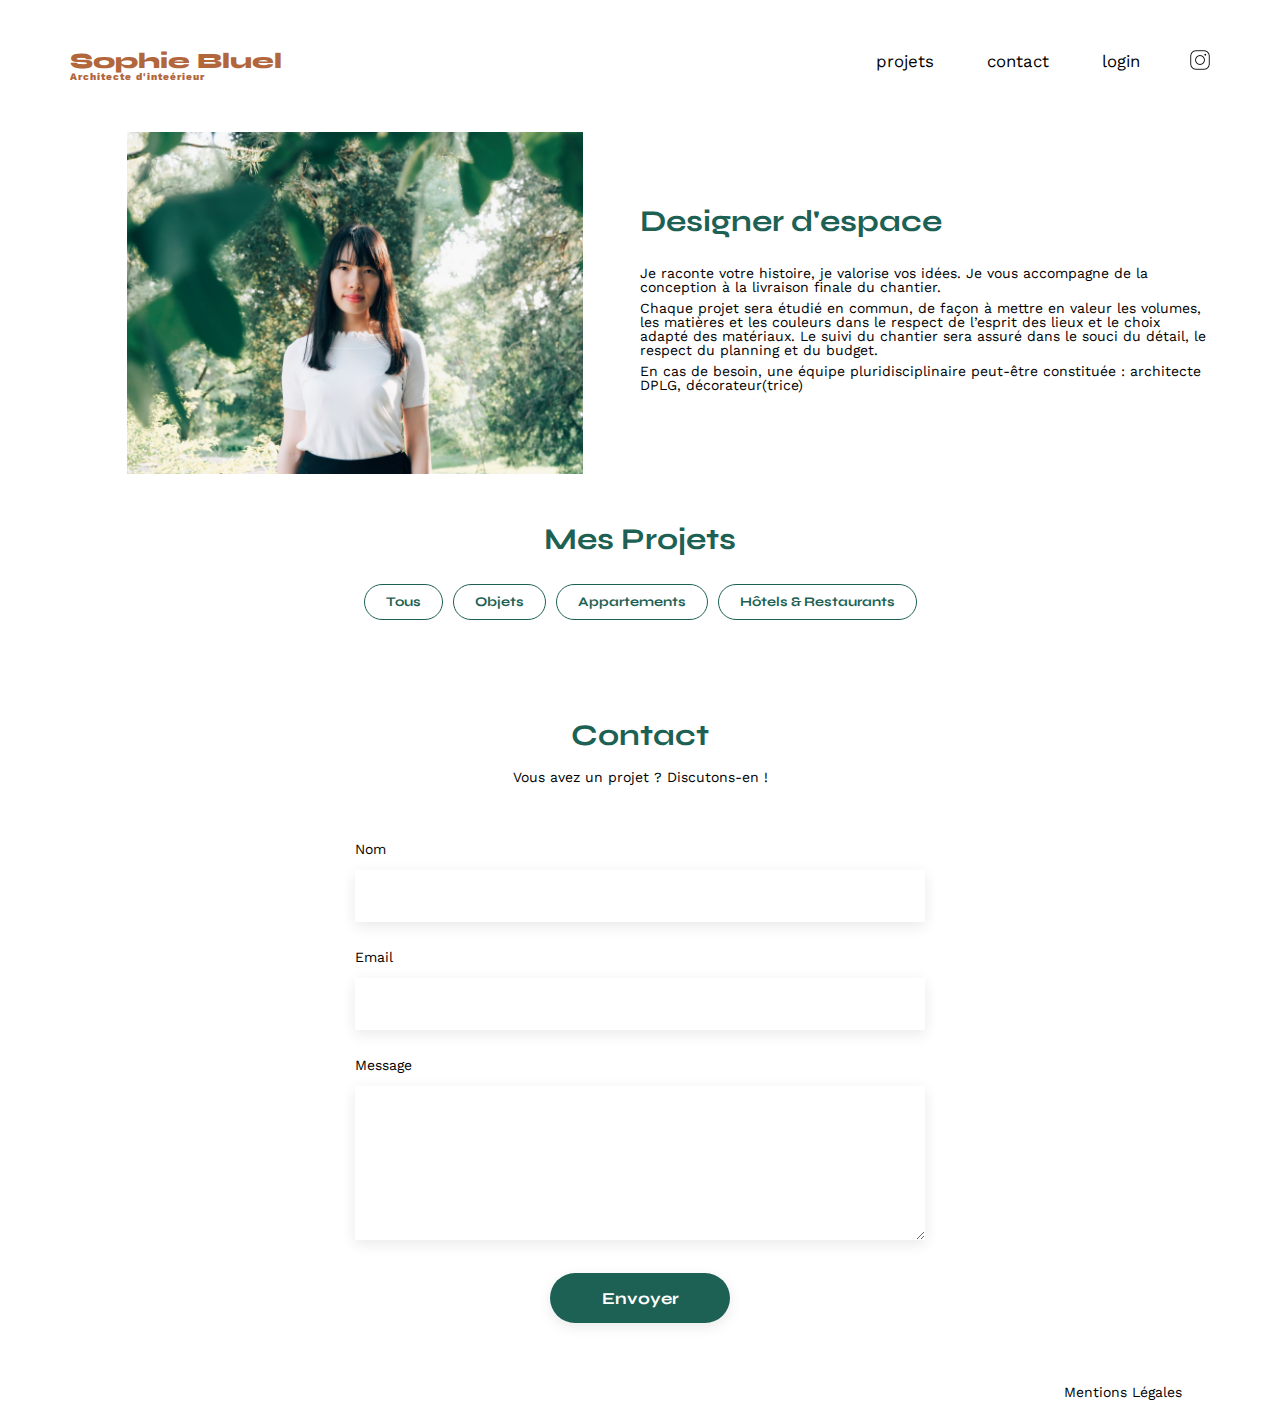
==== Portfolio-architecte-sophie-bluel-master/FrontEnd/index.html @ 9fa39339 "Boutons filtres added" ====
<!DOCTYPE html>
<html lang="fr">
<head>
	<meta charset="UTF-8">
	<title>Sophie Bluel - Architecte d'intérieur</title>
	<meta name="viewport" content="width=device-width, initial-scale=1.0">
	<link rel="preconnect" href="https://fonts.googleapis.com">
	<link rel="preconnect" href="https://fonts.gstatic.com" crossorigin>
	<link href="https://fonts.googleapis.com/css2?family=Syne:wght@700;800&family=Work+Sans&display=swap" rel="stylesheet">
	<meta name="description" content="">
	<link rel="stylesheet" href="./assets/style.css">
</head>
<body>
<header>
	<h1>Sophie Bluel <span>Architecte d'inteérieur</span></h1>
	<nav>
		<ul>
			<li>
				<a href="">projets</a>
			</li>
			<li>
				<a href="#contact">contact</a>
			</li>
			<li>
				<a href="login.html">login</a>
			</li>
			<li>
				<img src="./assets/icons/instagram.png" alt="Instagram">
			</li>
		</ul>
	</nav>
</header>
<main>
	<section id="introduction">
		<figure>
			<img src="./assets/images/sophie-bluel.png" alt="">
		</figure>
		<article>
			<h2>Designer d'espace</h2>
			<p>Je raconte votre histoire, je valorise vos idées. Je vous accompagne de la conception à la livraison finale du chantier.</p>
			<p>Chaque projet sera étudié en commun, de façon à mettre en valeur les volumes, les matières et les couleurs dans le respect de l’esprit des lieux et le choix adapté des matériaux. Le suivi du chantier sera assuré dans le souci du détail, le respect du planning et du budget.</p>
			<p>En cas de besoin, une équipe pluridisciplinaire peut-être constituée : architecte DPLG, décorateur(trice)</p>
		</article>
	</section>
	<section id="portfolio">
		<h2>Mes Projets</h2>
		<div class="btns">
			<button id="all-pics" class="btn-dimensions" type="button">Tous</button>
			<button id="objets" class="btn-dimensions btn-active" type="button">Objets</button>
			<button id="appartements" class="btn-dimensions" type="button">Appartements</button>
			<button id="hotels" class="btn-dimensions" type="button">Hôtels & Restaurants</button>
		</div>
		<div class="gallery"></div>
	</section>
	<section id="contact">
		<h2>Contact</h2>
		<p>Vous avez un projet ? Discutons-en !</p>
		<form action="#" method="post">
			<label for="name">Nom</label>
			<input type="text" name="name" id="name">
			<label for="email">Email</label>
			<input type="email" name="email" id="email">
			<label for="message">Message</label>
			<textarea name="message" id="message" cols="30" rows="10"></textarea>
			<input type="submit" value="Envoyer">
		</form>
	</section>
</main>

<footer>
	<nav>
		<ul>
			<li>Mentions Légales</li>
		</ul>
	</nav>
</footer>
<script src="./assets/filterImg.js"></script>
</body>
</html>
---- Portfolio-architecte-sophie-bluel-master/FrontEnd/assets/style.css ----
/* http://meyerweb.com/eric/tools/css/reset/
   v2.0 | 20110126
   License: none (public domain)
*/

html, body, div, span, applet, object, iframe,
h1, h2, h3, h4, h5, h6, p, blockquote, pre,
a, abbr, acronym, address, big, cite, code,
del, dfn, em, img, ins, kbd, q, s, samp,
small, strike, strong, sub, sup, tt, var,
b, u, i, center,
dl, dt, dd, ol, ul, li,
fieldset, form, label, legend,
table, caption, tbody, tfoot, thead, tr, th, td,
article, aside, canvas, details, embed,
figure, figcaption, footer, header, hgroup,
menu, nav, output, ruby, section, summary,
time, mark, audio, video {
	margin: 0;
	padding: 0;
	border: 0;
	font-size: 100%;
	font: inherit;
	vertical-align: baseline;
}
/* HTML5 display-role reset for older browsers */
article, aside, details, figcaption, figure,
footer, header, hgroup, menu, nav, section {
	display: block;
}
body {
	line-height: 1;
}
ol, ul {
	list-style: none;
}
blockquote, q {
	quotes: none;
}
blockquote:before, blockquote:after,
q:before, q:after {
	content: '';
	content: none;
}
table {
	border-collapse: collapse;
	border-spacing: 0;
}
/** end reset css**/
body {
	max-width: 1140px;
	margin:auto;
	font-family: 'Work Sans' ;
	font-size: 14px;
}
header {
	display: flex;
	justify-content: space-between;
	margin: 50px 0
}
section {
	margin: 50px 0
}

h1{
	display: flex;
	flex-direction: column;
	font-family: 'Syne';
	font-size: 22px;
	font-weight: 800;
	color: #B1663C
}

h1 > span {
	font-family: 'Work Sans';
	font-size:10px;
	letter-spacing: 0.1em;
;
}

.btn {
	font-family: 'Syne';
	background: white;
	color: #1D6154;
	border-radius: 60px;
	border: 1px  #1D6154 solid;
	padding: 8px 15px;
}

 .btns .btn-dimensions:hover {
    background: #1D6154;
    color: #FFFFFF;
}

.btns {
	display: flex;
	justify-content: center;
	column-gap: 10px;
	margin-bottom: 50px;
}

.btns button{
	background: none;
    cursor: pointer;
}

.btns .btn-dimensions{
    color: #1D6154;
    border: 1px solid #1D6154;
    padding: 9px 21px;
    border-radius: 60px;
    font-family: 'Syne', sans-serif;
    font-weight: 700;
    transition: background 400ms;
}

h2{
	font-family: 'Syne';
	font-weight: 700;
	font-size: 30px;
	color: #1D6154
}

nav ul {
	display: flex;
	align-items: center;
	list-style-type: none;
	color:black;	


}
nav li a {
	padding: 0 10px;
	font-size: 1.2em;
	padding-right:50px;
	padding-left:3px;
	color:black;
	text-decoration:none;
	
}

nav li img{
	height: 20px;
    width: 20px;
}




li a:hover {
	color: #B1663C;
}
#introduction {
	display: flex;
	align-items: center;
}
#introduction figure {
	flex: 1
}
#introduction img {
	display: block;
	margin: auto;
	width: 80%;
}

#introduction article {
	flex: 1
}
#introduction h2 {
	margin-bottom: 1em;
}

#introduction p {
	margin-bottom: 0.5em;
}
#portfolio h2 {
	text-align: center;
	margin-bottom: 1em;
}
.gallery {
	width: 100%;
	display: grid;
	grid-template-columns: 1fr 1fr 1fr;
	grid-column-gap: 20px;
	grid-row-gap: 20px;
}

.gallery img {
	width: 100%;

}
#contact {
	width: 50%;
margin: auto;
}
#contact > * {
	text-align: center;

}
#contact h2{
	margin-bottom: 20px;
}
#contact form {
	text-align: left;
	margin-top:30px;
	display: flex;
	flex-direction: column;
}

#contact input {
	height: 50px;
	font-size: 1.2em;
	border: none;
	box-shadow: 0px 4px 14px rgba(0, 0, 0, 0.09);
}
#contact label {
	margin: 2em 0 1em 0;
}
#contact textarea {
	border: none;
	box-shadow: 0px 4px 14px rgba(0, 0, 0, 0.09);
}

input[type="submit"]{
	font-family: 'Syne';
	font-weight: 700;
	color: white;
	background-color: #1D6154;
	margin : 2em auto ;
	width: 180px;
	text-align: center;
	border-radius: 60px ;
}

footer nav ul {
	display: flex;
	justify-content: flex-end;
	margin: 2em
}
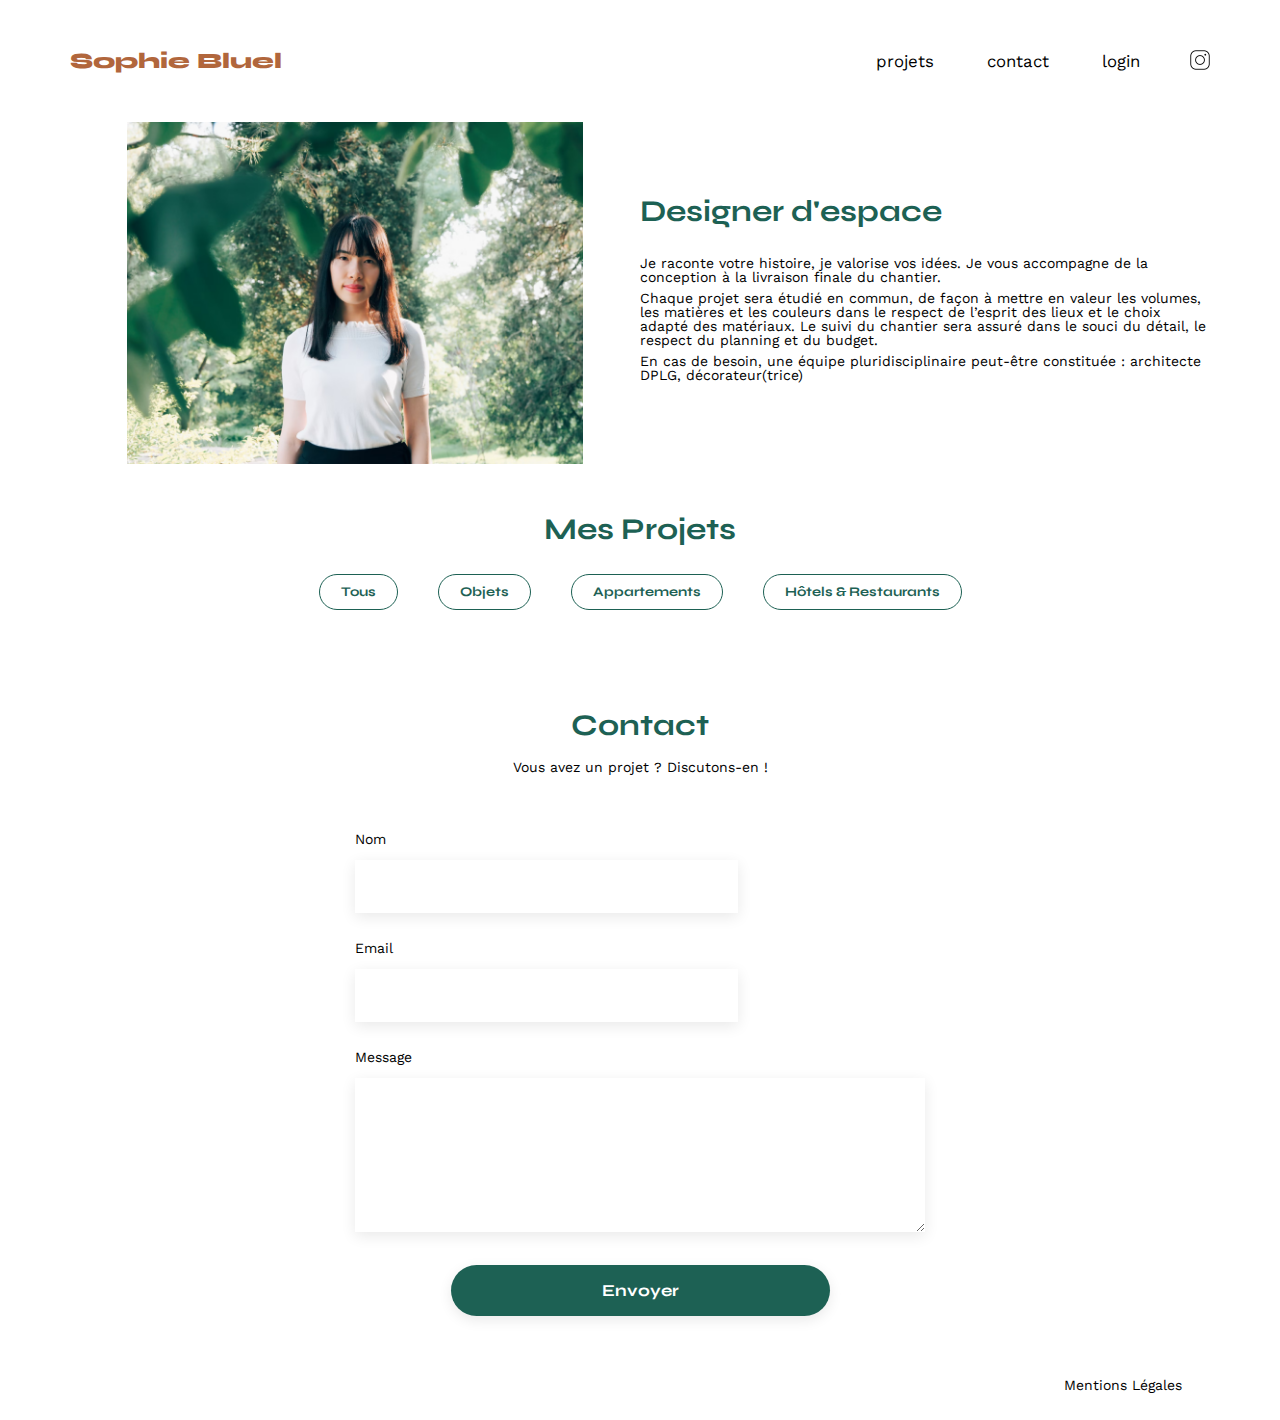
==== commit 7aa6f00d: "LOGIN + update interface when connected DONE" ====
--- a/Portfolio-architecte-sophie-bluel-master/FrontEnd/index.html
+++ b/Portfolio-architecte-sophie-bluel-master/FrontEnd/index.html
@@ -8,72 +8,94 @@
 	<link rel="preconnect" href="https://fonts.gstatic.com" crossorigin>
 	<link href="https://fonts.googleapis.com/css2?family=Syne:wght@700;800&family=Work+Sans&display=swap" rel="stylesheet">
 	<meta name="description" content="">
+	<link rel="stylesheet" href="https://cdnjs.cloudflare.com/ajax/libs/font-awesome/6.4.0/css/all.min.css" integrity="sha512-iecdLmaskl7CVkqkXNQ/ZH/XLlvWZOJyj7Yy7tcenmpD1ypASozpmT/E0iPtmFIB46ZmdtAc9eNBvH0H/ZpiBw==" crossorigin="anonymous" referrerpolicy="no-referrer" />
 	<link rel="stylesheet" href="./assets/style.css">
 </head>
 <body>
-<header>
-	<h1>Sophie Bluel <span>Architecte d'inteérieur</span></h1>
-	<nav>
-		<ul>
-			<li>
-				<a href="">projets</a>
-			</li>
-			<li>
-				<a href="#contact">contact</a>
-			</li>
-			<li>
-				<a href="login.html">login</a>
-			</li>
-			<li>
-				<img src="./assets/icons/instagram.png" alt="Instagram">
-			</li>
-		</ul>
-	</nav>
-</header>
-<main>
-	<section id="introduction">
-		<figure>
-			<img src="./assets/images/sophie-bluel.png" alt="">
-		</figure>
-		<article>
-			<h2>Designer d'espace</h2>
-			<p>Je raconte votre histoire, je valorise vos idées. Je vous accompagne de la conception à la livraison finale du chantier.</p>
-			<p>Chaque projet sera étudié en commun, de façon à mettre en valeur les volumes, les matières et les couleurs dans le respect de l’esprit des lieux et le choix adapté des matériaux. Le suivi du chantier sera assuré dans le souci du détail, le respect du planning et du budget.</p>
-			<p>En cas de besoin, une équipe pluridisciplinaire peut-être constituée : architecte DPLG, décorateur(trice)</p>
-		</article>
-	</section>
-	<section id="portfolio">
-		<h2>Mes Projets</h2>
-		<div class="btns">
-			<button id="all-pics" class="btn-dimensions" type="button">Tous</button>
-			<button id="objets" class="btn-dimensions btn-active" type="button">Objets</button>
-			<button id="appartements" class="btn-dimensions" type="button">Appartements</button>
-			<button id="hotels" class="btn-dimensions" type="button">Hôtels & Restaurants</button>
-		</div>
-		<div class="gallery"></div>
-	</section>
-	<section id="contact">
-		<h2>Contact</h2>
-		<p>Vous avez un projet ? Discutons-en !</p>
-		<form action="#" method="post">
-			<label for="name">Nom</label>
-			<input type="text" name="name" id="name">
-			<label for="email">Email</label>
-			<input type="email" name="email" id="email">
-			<label for="message">Message</label>
-			<textarea name="message" id="message" cols="30" rows="10"></textarea>
-			<input type="submit" value="Envoyer">
-		</form>
-	</section>
-</main>
+	<div class="edition invisible">
+		<span>
+		  <i class="fa-solid fa-pen-to-square"></i>
+		  <p>Modifier</p>
+		</span>
+		<button class="change">Publier les changements</button>
+	  </div>
+	<header>
+		<h1>Sophie Bluel <span>Architecte d'inteérieur</span></h1>
+		<nav>
+			<ul>
+				<li><a href="">projets</a></li>
+				<li><a href="#contact">contact</a></li>
+				<li><a href="./login.html" id="login">login</a></li>
+				<li><a href="./index.html" id="logout">logout</a></li>
+				<li><img src="./assets/icons/instagram.png" alt="Instagram"></li>
+			</ul>
+		</nav>
+	</header>
+	<main>
+		<section id="introduction">
+			<figure>
+				<img src="./assets/images/sophie-bluel.png" alt="" />
+				<span>
+					<i class="fa-solid fa-pen-to-square"></i>
+					<p>Modifier</p>
+				</span>
+				</figure>
+				<article>
+				<span>
+					<i class="fa-solid fa-pen-to-square"></i>
+					<p>Modifier</p>
+				</span>
+			</figure>
+			<article>
+				<h2>Designer d'espace</h2>
+				<p>Je raconte votre histoire, je valorise vos idées. Je vous accompagne de la conception à la livraison finale du chantier.</p>
+				<p>Chaque projet sera étudié en commun, de façon à mettre en valeur les volumes, les matières et les couleurs dans le respect de l’esprit des lieux et le choix adapté des matériaux. Le suivi du chantier sera assuré dans le souci du détail, le respect du planning et du budget.</p>
+				<p>En cas de besoin, une équipe pluridisciplinaire peut-être constituée : architecte DPLG, décorateur(trice)</p>
+			</article>
+		</section>
+		<section id="portfolio">
+			<aside>
+			<h2>Mes Projets</h2>
+			<a href="#modal" class="js-modal">
+				<span class="notDisplay">
+				<i class="fa-solid fa-pen-to-square"></i>
+				<p>Modifier</p>
+				</span>
+			</a>
+			</aside>
 
-<footer>
-	<nav>
-		<ul>
-			<li>Mentions Légales</li>
-		</ul>
-	</nav>
-</footer>
-<script src="./assets/filterImg.js"></script>
+
+			<div class="btns">
+				<button id="all-pics" class="btn-dimensions" type="button">Tous</button>
+				<button id="objets" class="btn-dimensions btn-active" type="button">Objets</button>
+				<button id="appartements" class="btn-dimensions" type="button">Appartements</button>
+				<button id="hotels" class="btn-dimensions" type="button">Hôtels & Restaurants</button>
+			</div>
+			<div class="gallery"></div>
+		</section>
+		<section id="contact">
+			<h2>Contact</h2>
+			<p>Vous avez un projet ? Discutons-en !</p>
+			<form action="#" method="post">
+				<label for="name">Nom</label>
+				<input type="text" name="name" id="name">
+				<label for="email">Email</label>
+				<input type="email" name="email" id="email">
+				<label for="message">Message</label>
+				<textarea name="message" id="message" cols="30" rows="10"></textarea>
+				<input type="submit" value="Envoyer">
+			</form>
+		</section>
+	</main>
+
+	<footer>
+		<nav>
+			<ul>
+				<li>Mentions Légales</li>
+			</ul>
+		</nav>
+	</footer>
+	<script src="./assets/filterImg.js"></script>
+	<script src="./assets/login.js"></script>
 </body>
 </html>
--- a/Portfolio-architecte-sophie-bluel-master/FrontEnd/assets/style.css
+++ b/Portfolio-architecte-sophie-bluel-master/FrontEnd/assets/style.css
@@ -144,9 +144,6 @@
     width: 20px;
 }
 
-
-
-
 li a:hover {
 	color: #B1663C;
 }
@@ -238,3 +235,180 @@
 	margin: 2em
 }
 
+/****/
+
+.divcat {
+	display: flex;
+	justify-content: center;
+	margin: 20px 0 40px 0;
+}
+
+.divcat label {
+	padding-right: 20px;
+}
+
+button {
+	padding: 10px 20px;
+	margin: 0 15px;
+	border-radius: 20px;
+	color: #1D6154;
+	font-weight: bold;
+}
+
+.selected {
+	background-color: #1D6154;
+	border: none;
+	color: white;
+}
+
+#log {
+	margin-top: 150px;
+	margin-bottom: 350px;
+	display: flex;
+	align-items: center;
+	flex-direction: column;
+}
+
+#log input {
+	width: 379px;
+	height: 51px;
+	border: none;
+	box-shadow: 0px 4px 14px rgba(0, 0, 0, 0.09);
+}
+
+.container {
+	display: flex;
+	flex-direction: column;
+}
+
+form {
+	display: flex;
+	flex-direction: column;
+}
+
+form p {
+	margin-bottom: 7px;	
+	margin-top: 30px;
+}
+
+#contact input {
+	height: 51px;
+	width: 379px;
+}
+
+#log button {
+	margin: 30px auto;
+	width: 179px;
+	background-color: #1D6154;
+	border: none;
+	color: white;
+}
+
+.forget {
+	margin: auto;
+}
+
+.forget a {
+	color: #1D6154;
+	font-weight: bold;
+}
+
+#login2 {
+	font-weight: bold;
+}
+
+header a {
+	text-decoration: none;
+	color: black;
+}
+
+/****EDITING MODE****/
+.edition {
+	background-color: black;
+	display: flex;
+	margin-right:3;
+	flex-direction: row;
+	align-content: center;
+	justify-content: center;
+	align-items: center;
+	height: 60px;
+	width: 115vh;
+	color: white;
+	margin-left: -200px;
+}
+
+.edition button {
+	background-color: white;
+	color: black;
+	border-radius: 20px;
+	padding: 10px 20px;
+	margin: 0 20px;
+}
+
+.edition span {
+	width: min-content;
+	margin: 0px;
+}
+
+/* Display when connected */
+
+aside a {
+	padding-bottom: 25px;
+	text-decoration: none;
+	color: black;
+}
+
+.change {
+	cursor: pointer;
+}
+span {
+	margin: auto;
+	width: 80%;
+	display: flex;
+	flex-direction: row;
+	justify-content: flex-start;
+	margin-top: 15px;
+	cursor: pointer;
+}
+.forget {
+	justify-content: center;
+}
+
+span i {
+	font-size: 15px;
+}
+
+span p {
+	padding-left: 10px;
+	font-size: 14px;
+}
+
+aside {
+	display: flex;
+	flex-direction: row;
+	justify-content: center;
+	align-items: center;
+}
+
+aside span {
+	margin: 0;
+	margin-left: 30px;
+	width: min-content;
+}
+
+.portfolio aside h2 {
+	margin: 0px;
+}
+
+article span {
+	margin-left: 0px;
+	margin-bottom: 20px;
+}
+
+
+/*If disconnected*/
+.notDisplay{
+	display : none
+}
+
+
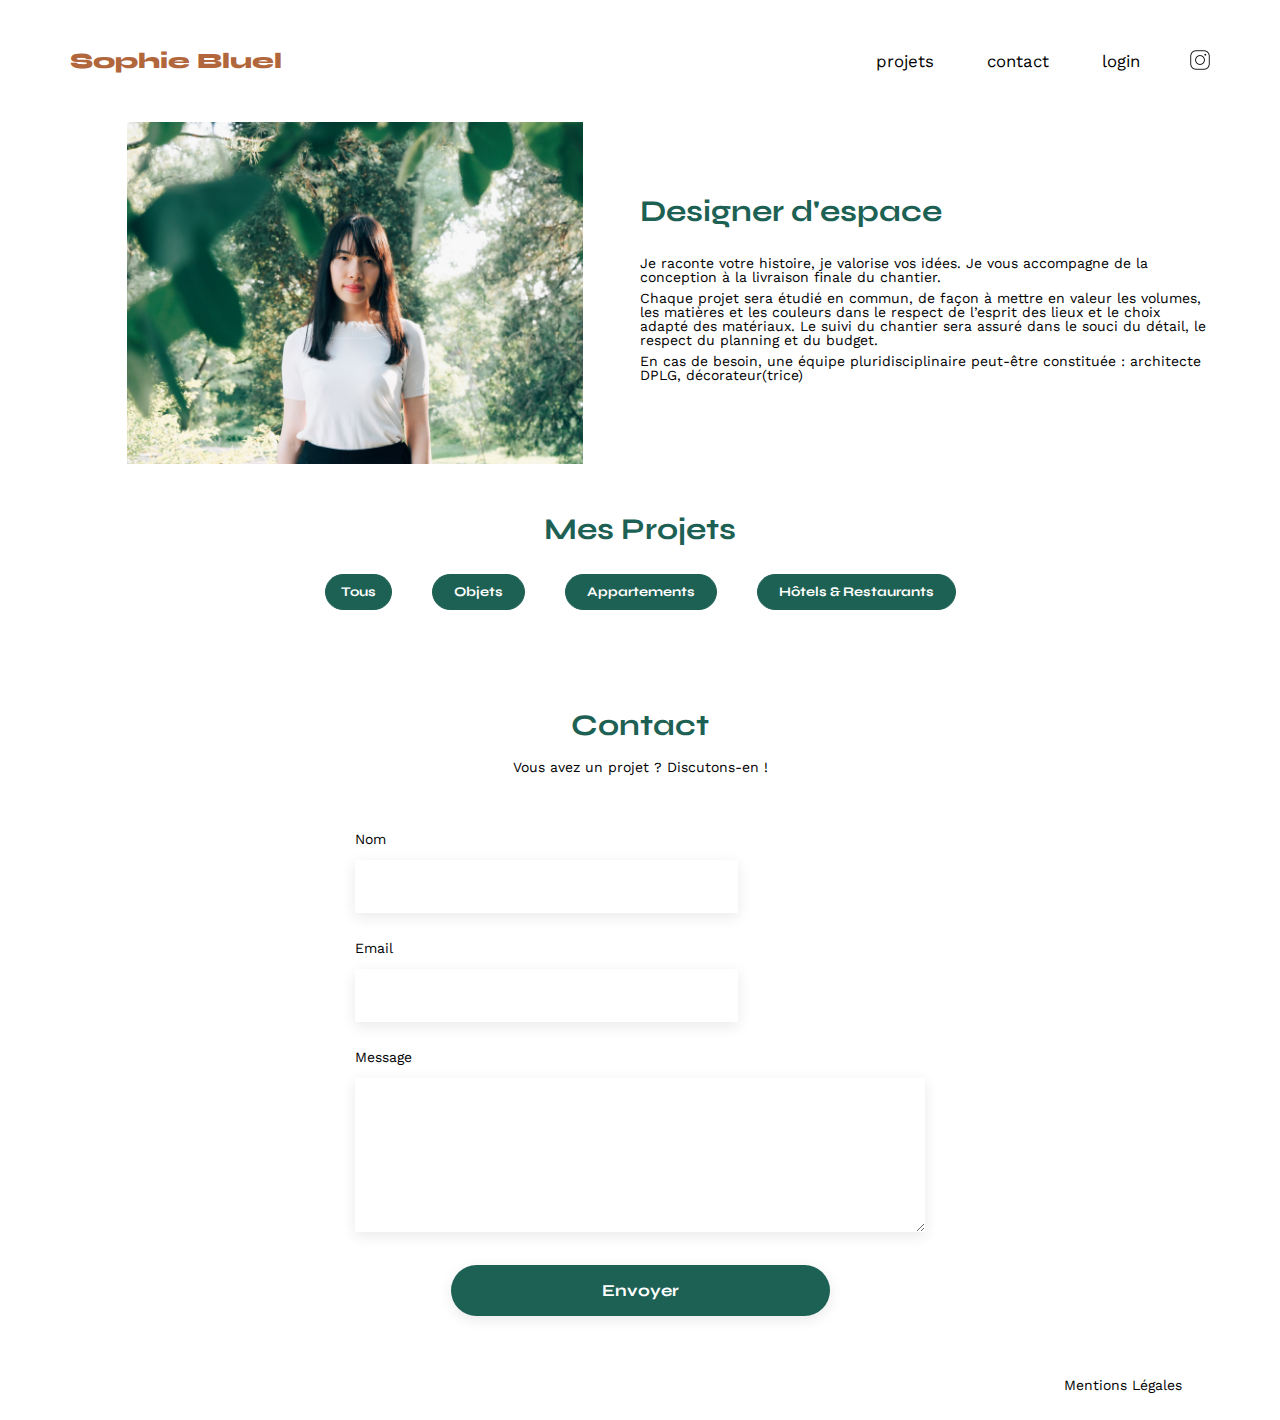
==== commit 4a29c3c7: "Active color on btns filters" ====
--- a/Portfolio-architecte-sophie-bluel-master/FrontEnd/index.html
+++ b/Portfolio-architecte-sophie-bluel-master/FrontEnd/index.html
@@ -66,10 +66,10 @@
 
 
 			<div class="btns">
-				<button id="all-pics" class="btn-dimensions" type="button">Tous</button>
-				<button id="objets" class="btn-dimensions btn-active" type="button">Objets</button>
-				<button id="appartements" class="btn-dimensions" type="button">Appartements</button>
-				<button id="hotels" class="btn-dimensions" type="button">Hôtels & Restaurants</button>
+				<button id="all-pics" class="btn btn-dimension active-color" type="button">Tous</button>
+				<button id="objets" class="btn btn-dimensions active-color" type="button">Objets</button>
+				<button id="appartements" class="btn btn-dimensions active-color" type="button">Appartements</button>
+				<button id="hotels" class="btn btn-dimensions active-color" type="button">Hôtels & Restaurants</button>
 			</div>
 			<div class="gallery"></div>
 		</section>
--- a/Portfolio-architecte-sophie-bluel-master/FrontEnd/assets/style.css
+++ b/Portfolio-architecte-sophie-bluel-master/FrontEnd/assets/style.css
@@ -87,7 +87,10 @@
 	padding: 8px 15px;
 }
 
- .btns .btn-dimensions:hover {
+#all-pics.btn.active-color,
+#objets.btn.active-color,
+#appartements.btn.active-color,
+#hotels.btn.active-color {
     background: #1D6154;
     color: #FFFFFF;
 }
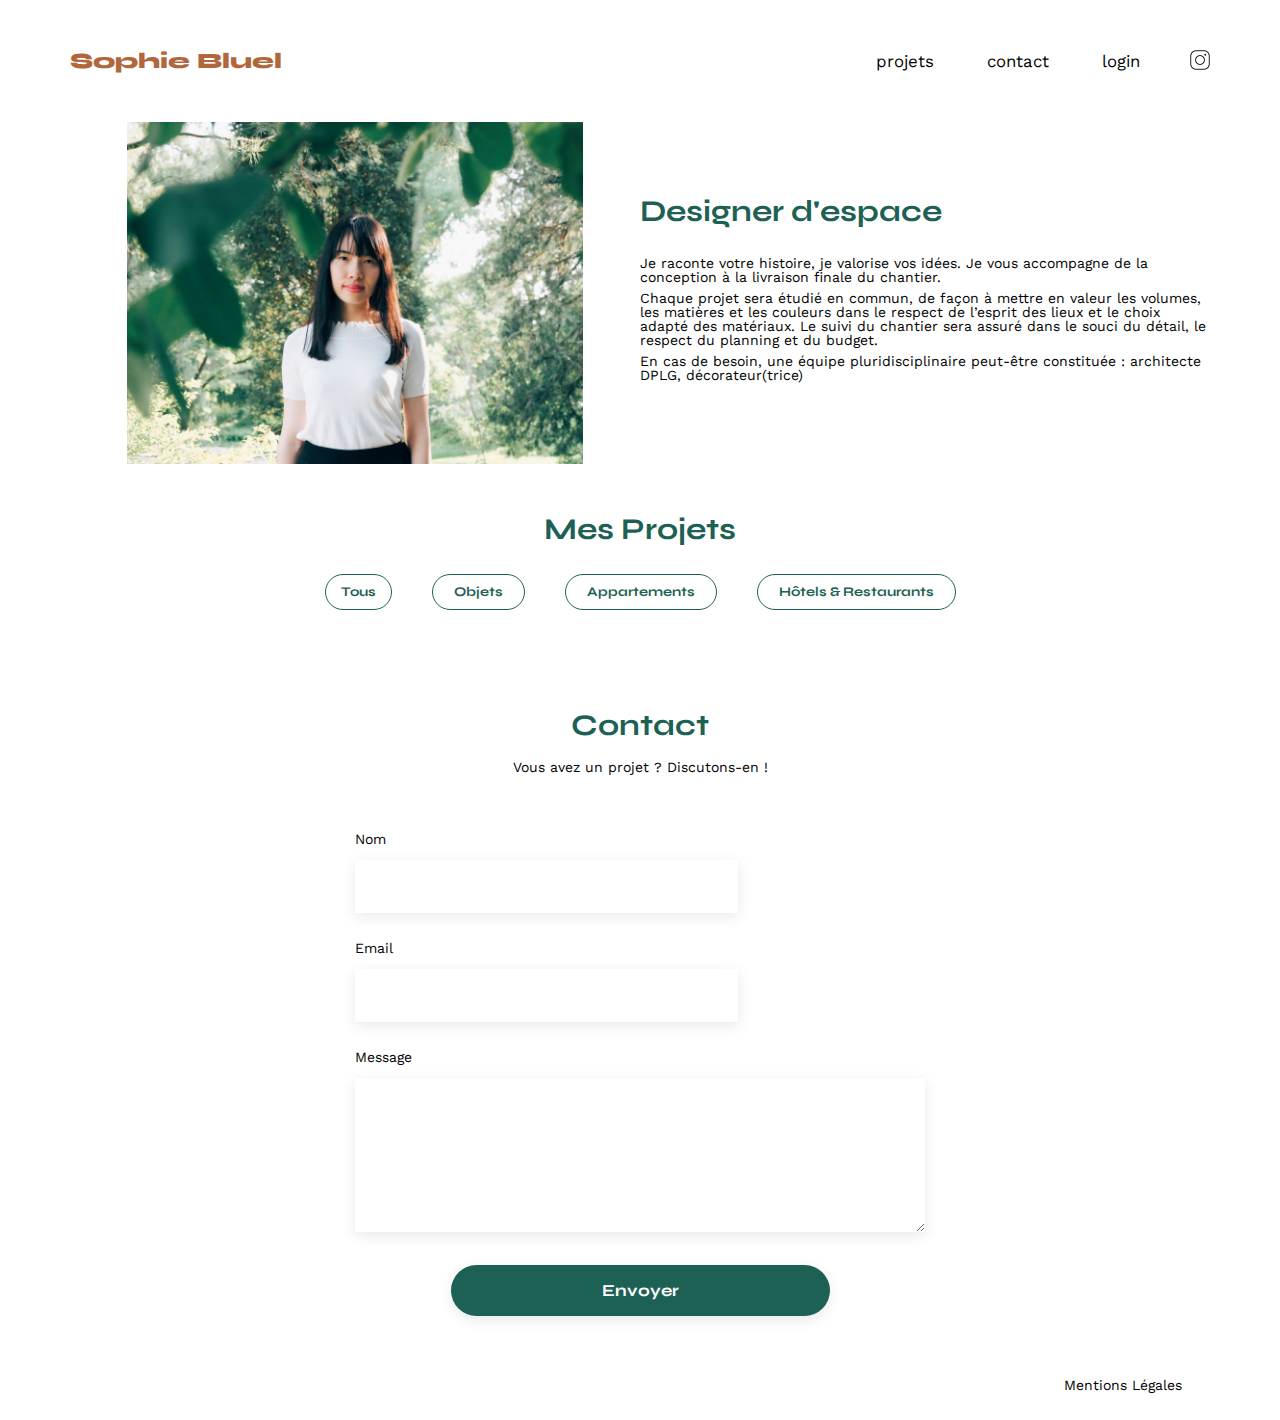
==== commit 8141078d: "progress on modal" ====
--- a/Portfolio-architecte-sophie-bluel-master/FrontEnd/index.html
+++ b/Portfolio-architecte-sophie-bluel-master/FrontEnd/index.html
@@ -63,7 +63,21 @@
 				</span>
 			</a>
 			</aside>
-
+			<!--MODALE-->
+			<article id="modal" class="modal1" aria-hidden="true" role="dialog" style="display: none">
+				<div class="modal-wrapper js-modal-stop">
+				  <div class="align">
+					<button class="js-modal-close">
+					  <i class="fa-solid fa-x"></i>
+					</button>
+					<h2>Galerie Photo</h2>
+					<div class="modal-gallery"></div>
+					<hr />
+					<button class="green js-modal2">Ajouter une photo</button>
+					<p>Supprimer la galerie</p>
+				  </div>
+				</div>
+			  </article>
 
 			<div class="btns">
 				<button id="all-pics" class="btn btn-dimension active-color" type="button">Tous</button>
@@ -97,5 +111,6 @@
 	</footer>
 	<script src="./assets/filterImg.js"></script>
 	<script src="./assets/login.js"></script>
+	<script src="./assets/modal.js"></script>
 </body>
 </html>
--- a/Portfolio-architecte-sophie-bluel-master/FrontEnd/assets/style.css
+++ b/Portfolio-architecte-sophie-bluel-master/FrontEnd/assets/style.css
@@ -414,4 +414,146 @@
 	display : none
 }
 
-
+/*Modale*/
+
+.icons {
+	display: flex;
+	width: 100%;
+}
+
+.fa-arrow-left {
+	color: black;
+	font-size: 1.2em;
+	padding: 5px;
+	position: relative;
+	left: -70px;
+}
+
+.js-modal-close {
+	margin: 5px;
+	padding: 0;
+	border-radius: 0;
+	border: 0;
+	position: relative;
+	right: -70px;
+	width: 100%;
+	display: flex;
+	justify-content: flex-end;
+	background-color: white;
+	cursor:pointer;
+}
+
+.js-modal-close i {
+	color: black;
+	height: 15px;
+	width: 15px;
+	padding: 5px;
+}
+
+#modal {
+	position: fixed;
+	display: flex;
+	align-items: center;
+	justify-content: center;
+	top: 0;
+	left: 0;
+	width: 100%;
+	height: 100%;
+	background: rgba(0, 0, 0, 0.8);
+}
+
+.modal-wrapper {
+	overflow: auto;
+	width: 630px;
+	height: 730px;
+	max-width: 80vw;
+	max-height: 80vh;
+	padding: 30px 30px 50px 30px;
+	background-color: #fff;
+	font-family: 'Work Sans';
+}
+
+.align {
+	display: flex;
+	flex-direction: column;
+	align-items: center;
+	padding: 0 70px;
+}
+
+.modal-wrapper .align h2 {
+	margin-bottom: 50px;
+}
+
+.modal-wrapper hr {
+	border: 1px solid #B3B3B3;
+	width: 100%;
+	margin-bottom: 40px;
+}
+
+.modal-wrapper h2 {
+	font-size: 26px;
+	font-family: 'Work Sans' ;
+	font-weight: lighter;
+	color: black;
+}
+
+.modal-wrapper p {
+	margin-top: 20px;
+}
+
+.green {
+	width: 237px;
+	background-color: #1D6154;
+	border: none;
+	color: white;
+	margin: 0 auto;
+}
+
+.grey {
+	width: 237px;
+	background-color: #A7A7A7;
+	border: none;
+	color: white;
+	margin: 0 auto;
+}
+
+.modal-gallery {
+	display: grid;
+	column-gap: 10px;
+	grid-template-columns: auto auto auto auto auto;
+	padding: 10px;
+}
+
+.modal-gallery div {
+	position: relative;
+	margin-bottom: 10px;
+}
+
+.modal-gallery img {
+	width: 100%;
+}
+
+.modal-gallery button {
+	border: none;
+	background-color: white;
+	color: black;
+	text-align: start;
+	margin: 0;
+	padding: 0;
+}
+
+.fa-trash-can {
+	background-color: black;
+	color: white;
+	padding: 4px;
+}
+
+.modal-gallery .trash {
+	position: absolute;
+	display: flex;
+	justify-content: flex-end;
+	width: 100%;
+	top: 5px;
+	right: 5px;
+	background-color: transparent;
+}
